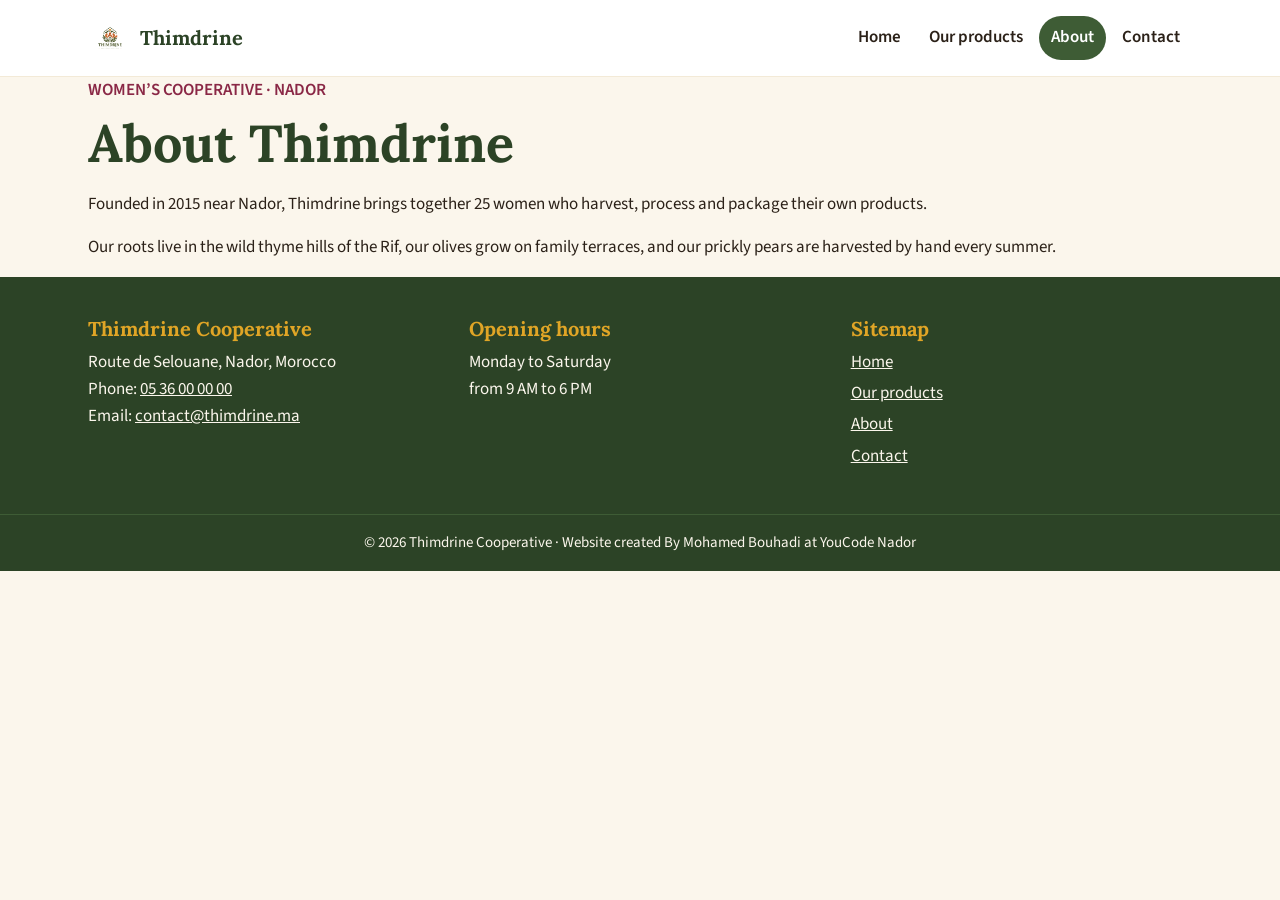
==== about.html @ 1e66f847 "story section done" ====
<!DOCTYPE html>
<html lang="en">
<head>
  <meta charset="UTF-8">
  <meta name="viewport" content="width=device-width, initial-scale=1">
  <meta name="description" content="Discover the story, values and key figures of Thimdrine, a women's cooperative from Nador.">
  <title>About | Thimdrine</title>
  <link rel="icon" href="images/THIMDRINE.png">
  <link rel="stylesheet" href="https://fonts.googleapis.com/css2?family=Lora:wght@700&amp;family=Source+Sans+3:wght@400;600;700&amp;display=swap">
  <link rel="stylesheet" href="assets/style.css">
</head>
<body>

  <!-- Header: identical on every page -->
  <header class="header">
    <div class="container header-content">
      <a class="logo" href="index.html">
        <img src="images/THIMDRINE.png" alt="">
        Thimdrine
      </a>
      <nav class="nav-menu" aria-label="Main navigation">
        <a href="index.html">Home</a>
        <a href="products.html">Our products</a>
        <a class="active" href="about.html" aria-current="page">About</a>
        <a href="contact.html">Contact</a>
      </nav>
    </div>
  </header>

  <main>

    <!-- Introduction -->
    <section class="about-intro">
      <div class="container">
        <p class="eyebrow">Women’s cooperative · Nador</p>
        <h1>About Thimdrine</h1>
        <div class="about-intro-text">
          <p>Founded in 2015 near Nador, Thimdrine brings together 25 women who harvest, process and package their own products.</p>
          <p>Our roots live in the wild thyme hills of the Rif, our olives grow on family terraces, and our prickly pears are harvested by hand every summer.</p>
        </div>
      </div>
    </section>

  
 


  </main>

  <!-- Footer: identical on every page -->
  <footer class="footer">
    <div class="container footer-columns">
      <div>
        <h2>Thimdrine Cooperative</h2>
        <address>
          Route de Selouane, Nador, Morocco<br>
          Phone: <a href="tel:+212536000000">05 36 00 00 00</a><br>
          Email: <a href="mailto:contact@thimdrine.ma">contact@thimdrine.ma</a>
        </address>
      </div>
      <div>
        <h2>Opening hours</h2>
        <p>Monday to Saturday<br>from 9 AM to 6 PM</p>
      </div>
      <div>
        <h2>Sitemap</h2>
        <ul>
          <li><a href="index.html">Home</a></li>
          <li><a href="products.html">Our products</a></li>
          <li><a href="about.html">About</a></li>
          <li><a href="contact.html">Contact</a></li>
        </ul>
      </div>
    </div>
    <p class="copyright">© 2026 Thimdrine Cooperative · Website created By Mohamed Bouhadi at YouCode Nador</p>
  </footer>

</body>
</html>
---- assets/style.css ----
/* ===================================
   Thimdrine — feuille de style
   =================================== */

/* Brand colors and fonts */
:root {
  --thyme-color: #3E5C35;
  --dark-thyme-color: #2C4326;
  --honey-color: #E0A526;
  --fig-color: #8A2846;
  --linen-color: #FBF6EC;
  --sand-color: #F3EAD7;
  --earth-color: #2B2118;
  --soft-earth-color: #5C4F42;
  --white-color: #FFFFFF;

  --heading-font: 'Lora', Georgia, serif;
  --body-font: 'Source Sans 3', Arial, sans-serif;
}


/* ----- Base ----- */

* {
  box-sizing: border-box;
}

body {
  margin: 0;
  font-family: var(--body-font);
  font-size: 17px;
  line-height: 1.6;
  color: var(--earth-color);
  background-color: var(--linen-color);
}

h1,
h2,
h3 {
  margin: 0 0 16px;
  font-family: var(--heading-font);
  line-height: 1.2;
  color: var(--dark-thyme-color);
}

h1 {
  font-size: 34px;
}

h2 {
  font-size: 28px;
}

h3 {
  margin-bottom: 8px;
  font-size: 20px;
}

p {
  margin: 0 0 16px;
}

a {
  color: var(--thyme-color);
}

img {
  display: block;
  max-width: 100%;
  height: auto;
}

.container {
  max-width: 1152px;
  margin: 0 auto;
  padding-left: 16px;
  padding-right: 16px;
}

.section {
  padding: 64px 0;
}

.section-sand {
  background-color: var(--sand-color);
}

.intro {
  margin-bottom: 40px;
  color: var(--soft-earth-color);
}

.lien {
  display: inline-block;
  margin-top: 8px;
  font-weight: 600;
}


/* ----- Header ----- */

.header {
  background-color: var(--white-color);
  border-bottom: 1px solid var(--sand-color);
}

.header-content {
  display: flex;
  flex-wrap: wrap;
  justify-content: space-between;
  align-items: center;
  gap: 8px;
  padding-top: 16px;
  padding-bottom: 16px;
}

.logo {
  display: flex;
  align-items: center;
  gap: 8px;
  font-family: var(--heading-font);
  font-size: 20px;
  font-weight: 700;
  color: var(--dark-thyme-color);
  text-decoration: none;
}

.logo img {
  width: 44px;
}

.nav-menu {
  display: flex;
  flex-wrap: wrap;
  gap: 4px;
}

.nav-menu a {
  padding: 8px;
  border-radius: 30px;
  font-size: 15px;
  font-weight: 600;
  color: var(--earth-color);
  text-decoration: none;
}

.nav-menu a:hover {
  background-color: var(--sand-color);
}

/* Le lien de la page où l'on se trouve */
.nav-menu a.active {
  background-color: var(--thyme-color);
  color: var(--white-color);
}


/* ----- Boutons ----- */

.button {
  display: inline-block;
  padding: 12px 24px;
  border: 2px solid var(--thyme-color);
  border-radius: 30px;
  background-color: var(--thyme-color);
  color: var(--white-color);
  font-weight: 600;
  text-decoration: none;
}

.button:hover {
  background-color: var(--dark-thyme-color);
}

.button-outline {
  background-color: transparent;
  color: var(--thyme-color);
}

.button-outline:hover {
  background-color: var(--sand-color);
}

.button-honey {
  border-color: var(--honey-color);
  background-color: var(--honey-color);
  color: var(--earth-color);
}

.button-honey:hover {
  background-color: var(--linen-color);
}


/* ----- Hero banner ----- */

.hero {
  padding: 40px 0;
  background-color: var(--white-color);
}

.eyebrow {
  margin-bottom: 8px;
  font-weight: 600;
  text-transform: uppercase;
  color: var(--fig-color);
}

.tagline {
  margin-bottom: 24px;
  font-size: 20px;
  color: var(--soft-earth-color);
}

.buttons {
  display: flex;
  flex-wrap: wrap;
  gap: 16px;
}

.hero-image {
  margin-top: 40px;
}


/* ----- About section ----- */

.presentation {
  max-width: 768px;
}


/* ----- Product cards ----- */

.product-cards {
  display: flex;
  flex-wrap: wrap;
  justify-content: center;
  gap: 24px;
  margin-bottom: 16px;
}

.product-card {
  flex: 1;
  min-width: 260px;
  max-width: 400px;
  overflow: hidden;
  border-radius: 12px;
  background-color: var(--white-color);
  box-shadow: 0 4px 16px rgba(0, 0, 0, 0.08);
}

.product-card img {
  width: 100%;
}

.card-text {
  padding: 24px;
}

.price {
  margin: 0;
  font-size: 20px;
  font-weight: 700;
  color: var(--fig-color);
}

.price span {
  font-size: 15px;
  font-weight: 400;
  color: var(--soft-earth-color);
}


/* ----- Call to action ----- */

.cta {
  padding: 64px 0;
  background-color: var(--thyme-color);
  color: var(--white-color);
  text-align: center;
}

.cta h2 {
  color: var(--white-color);
}

.cta p {
  max-width: 576px;
  margin: 0 auto 24px;
}


/* ----- Footer ----- */

.footer {
  padding-top: 40px;
  background-color: var(--dark-thyme-color);
  color: var(--linen-color);
}

.footer-columns {
  display: flex;
  flex-wrap: wrap;
  gap: 40px;
}

.footer-columns div {
  flex: 1;
  min-width: 220px;
}

.footer h2 {
  margin-bottom: 8px;
  font-size: 20px;
  color: var(--honey-color);
}

.footer a {
  color: var(--linen-color);
}

.footer-columns p,
.footer address {
  margin: 0;
  font-style: normal;
}

.footer ul {
  margin: 0;
  padding: 0;
  list-style: none;
}

.footer li {
  margin-bottom: 4px;
}

.copyright {
  margin: 40px 0 0;
  padding: 16px;
  border-top: 1px solid var(--thyme-color);
  font-size: 15px;
  text-align: center;
}


/* ----- Desktop: from 1024px wide ----- */

@media (min-width: 1024px) {
  h1 {
    font-size: 52px;
  }

  h2 {
    font-size: 32px;
  }

  .container {
    padding-left: 24px;
    padding-right: 24px;
  }

  .nav-menu a {
    padding: 8px 12px;
    font-size: 17px;
  }

  .hero {
    padding: 64px 0;
  }

  .hero-content {
    display: flex;
    align-items: center;
    gap: 40px;
  }

  .hero-text,
  .hero-image {
    flex: 1;
  }

  .hero-image {
    margin-top: 0;
  }
}
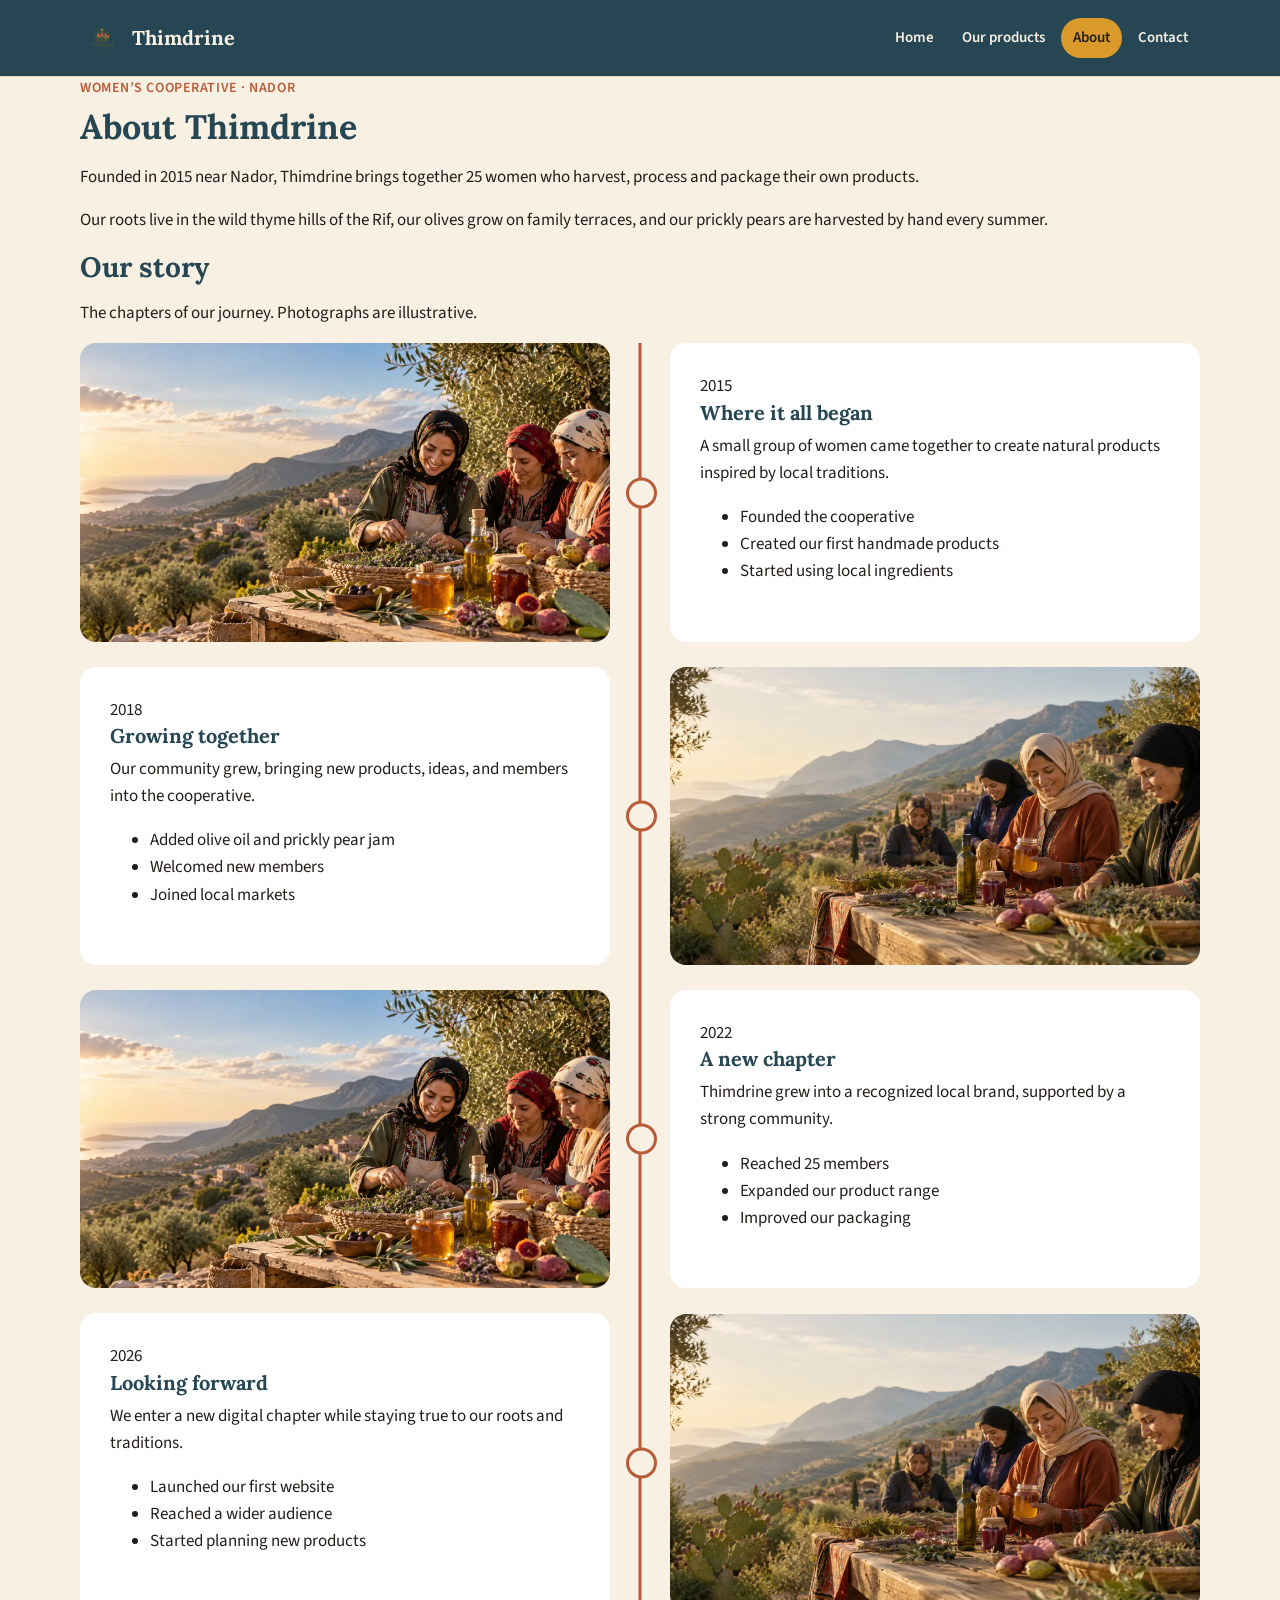
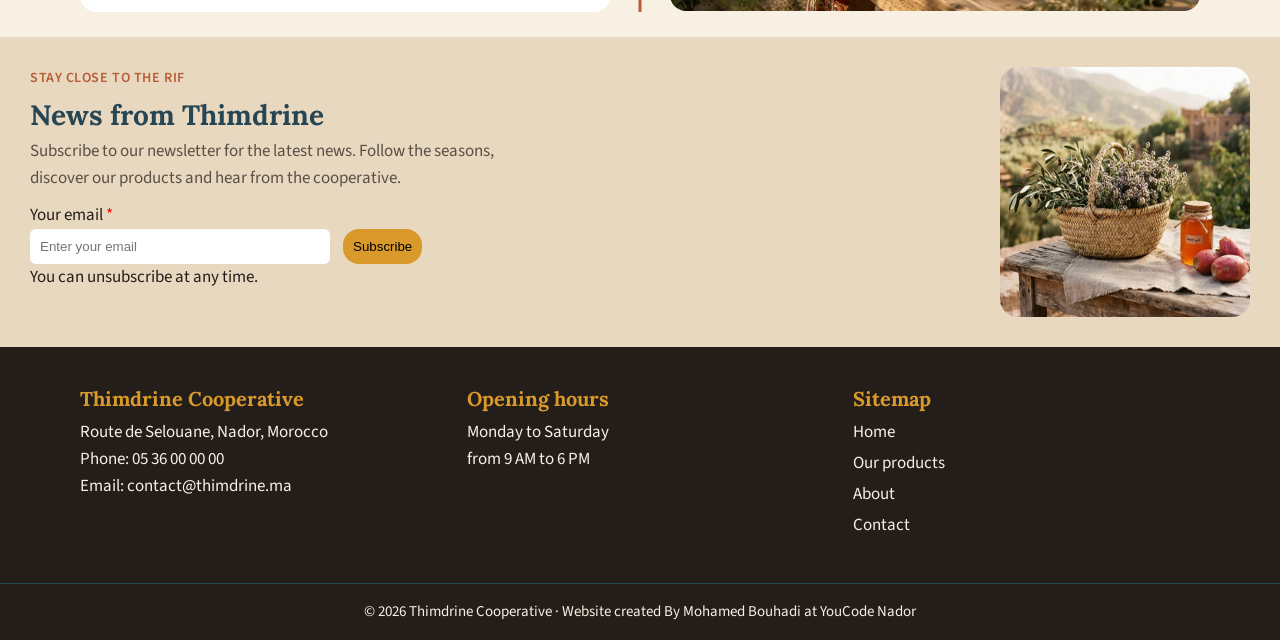
==== commit b5f25af1: "fixed accecibilty" ====
--- a/about.html
+++ b/about.html
@@ -5,7 +5,7 @@
   <meta name="viewport" content="width=device-width, initial-scale=1">
   <meta name="description" content="Discover the story, values and key figures of Thimdrine, a women's cooperative from Nador.">
   <title>About | Thimdrine</title>
-  <link rel="icon" href="images/THIMDRINE.png">
+  <link rel="icon" href="images/THIMDRINE.webp">
   <link rel="stylesheet" href="https://fonts.googleapis.com/css2?family=Lora:wght@700&amp;family=Source+Sans+3:wght@400;600;700&amp;display=swap">
   <link rel="stylesheet" href="assets/style.css">
 </head>
@@ -15,7 +15,7 @@
   <header class="header">
     <div class="container header-content">
       <a class="logo" href="index.html">
-        <img src="images/THIMDRINE.png" alt="">
+        <img src="images/THIMDRINE.webp" alt="">
         Thimdrine
       </a>
       <nav class="nav-menu" aria-label="Main navigation">
@@ -41,7 +41,144 @@
       </div>
     </section>
 
-  
+    <!-- Our story -->
+<section class="story">
+
+  <div class="container">
+
+<div class="story-header">
+  <h2>Our story</h2>
+  <p>The chapters of our journey. Photographs are illustrative.</p>
+</div>
+
+<div class="timeline">
+
+  <!-- 2015 -->
+  <article class="timeline-item">
+
+    <div class="timeline-card">
+      <img src="images/cover.webp" alt="The beginning of Thimdrine" loading="lazy">
+    </div>
+
+    <div class="timeline-text">
+      <span class="timeline-date">2015</span>
+      <h3>Where it all began</h3>
+
+      <p>
+        A small group of women came together to create natural products inspired by local traditions.
+      </p>
+
+      <ul class="timeline-achievements">
+        <li>Founded the cooperative</li>
+        <li>Created our first handmade products</li>
+        <li>Started using local ingredients</li>
+      </ul>
+    </div>
+
+  </article>
+
+
+  <!-- 2018 -->
+  <article class="timeline-item">
+
+    <div class="timeline-text">
+      <span class="timeline-date">2018</span>
+      <h3>Growing together</h3>
+
+      <p>
+        Our community grew, bringing new products, ideas, and members into the cooperative.
+      </p>
+
+      <ul class="timeline-achievements">
+        <li>Added olive oil and prickly pear jam</li>
+        <li>Welcomed new members</li>
+        <li>Joined local markets</li>
+      </ul>
+    </div>
+
+    <div class="timeline-card">
+      <img src="images/cover-02.webp" alt="Thimdrine growing together" loading="lazy">
+    </div>
+
+  </article>
+
+
+  <!-- 2022 -->
+  <article class="timeline-item">
+
+    <div class="timeline-card">
+      <img src="images/cover.webp" alt="A new chapter for Thimdrine" loading="lazy">
+    </div>
+
+    <div class="timeline-text">
+      <span class="timeline-date">2022</span>
+      <h3>A new chapter</h3>
+
+      <p>
+        Thimdrine grew into a recognized local brand, supported by a strong community.
+      </p>
+
+      <ul class="timeline-achievements">
+        <li>Reached 25 members</li>
+        <li>Expanded our product range</li>
+        <li>Improved our packaging</li>
+      </ul>
+    </div>
+
+  </article>
+
+
+  <!-- 2026 -->
+  <article class="timeline-item">
+
+    <div class="timeline-text">
+      <span class="timeline-date">2026</span>
+      <h3>Looking forward</h3>
+
+      <p>
+        We enter a new digital chapter while staying true to our roots and traditions.
+      </p>
+
+      <ul class="timeline-achievements">
+        <li>Launched our first website</li>
+        <li>Reached a wider audience</li>
+        <li>Started planning new products</li>
+      </ul>
+    </div>
+
+    <div class="timeline-card">
+      <img src="images/cover-02.webp" alt="The future of Thimdrine" loading="lazy">
+    </div>
+
+  </article>
+
+</div>
+  </div>
+
+</section>
+
+
+<section class="newsletter">
+    <div class="content">
+      <p class="eyebrow">Stay close to the Rif</p>
+      <h2>News from Thimdrine</h2>
+      <p class="intro">
+        Subscribe to our newsletter for the latest news. Follow the seasons,<br>
+        discover our products and hear from the cooperative.
+      </p>
+ 
+      <form action="#" method="post">
+        <label for="email">Your email <span>*</span></label>
+        <div class="form-row">
+          <input type="email" id="email" name="email" placeholder="Enter your email" required>
+          <button type="submit">Subscribe</button>
+        </div>
+        <p class="note">You can unsubscribe at any time.</p>
+      </form>
+    </div>
+ 
+    <img src="images/news-letter.webp" alt="Basket of thyme and olive branches with honey on a rustic table">
+  </section>
  
 
 
--- a/assets/style.css
+++ b/assets/style.css
@@ -1,25 +1,33 @@
-/* ===================================
-   Thimdrine — feuille de style
-   =================================== */
-
-/* Brand colors and fonts */
+/* Thimdrine stylesheet */
+
+
+/* GLOBAL */
+
+/* colours + fonts, change them here and it updates everywhere */
 :root {
-  --thyme-color: #3E5C35;
-  --dark-thyme-color: #2C4326;
-  --honey-color: #E0A526;
-  --fig-color: #8A2846;
-  --linen-color: #FBF6EC;
-  --sand-color: #F3EAD7;
-  --earth-color: #2B2118;
-  --soft-earth-color: #5C4F42;
+
+  /* main brand colours */
+  --rif-color: #264653;
+  --honey-color: #D99A2B;
+  --fig-color: #7A2946;
+  --clay-color: #B85C38;
+
+  /* backgrounds */
+  --linen-color: #F7F0E3;
+  --sand-color: #E8D8BF;
   --white-color: #FFFFFF;
 
+  /* text */
+  --earth-color: #241E1A;
+  --earth-soft-color: #5A4F46;
+
+  /* fonts */
   --heading-font: 'Lora', Georgia, serif;
   --body-font: 'Source Sans 3', Arial, sans-serif;
 }
 
 
-/* ----- Base ----- */
+/* basic reset + defaults */
 
 * {
   box-sizing: border-box;
@@ -40,7 +48,7 @@
   margin: 0 0 16px;
   font-family: var(--heading-font);
   line-height: 1.2;
-  color: var(--dark-thyme-color);
+  color: var(--rif-color);
 }
 
 h1 {
@@ -61,7 +69,7 @@
 }
 
 a {
-  color: var(--thyme-color);
+  color: var(--rif-color);
 }
 
 img {
@@ -70,6 +78,8 @@
   height: auto;
 }
 
+
+/* keeps the content centered */
 .container {
   max-width: 1152px;
   margin: 0 auto;
@@ -77,30 +87,11 @@
   padding-right: 16px;
 }
 
-.section {
-  padding: 64px 0;
-}
-
-.section-sand {
-  background-color: var(--sand-color);
-}
-
-.intro {
-  margin-bottom: 40px;
-  color: var(--soft-earth-color);
-}
-
-.lien {
-  display: inline-block;
-  margin-top: 8px;
-  font-weight: 600;
-}
-
-
-/* ----- Header ----- */
+
+/* HEADER */
 
 .header {
-  background-color: var(--white-color);
+  background-color: var(--rif-color);
   border-bottom: 1px solid var(--sand-color);
 }
 
@@ -121,7 +112,7 @@
   font-family: var(--heading-font);
   font-size: 20px;
   font-weight: 700;
-  color: var(--dark-thyme-color);
+  color: var(--linen-color);
   text-decoration: none;
 }
 
@@ -136,49 +127,216 @@
 }
 
 .nav-menu a {
-  padding: 8px;
+  padding: 8px 12px;
   border-radius: 30px;
   font-size: 15px;
   font-weight: 600;
+  color: var(--linen-color);
+  text-decoration: none;
+}
+
+.nav-menu a:hover {
+  background-color: rgba(247, 240, 227, 0.12);
+}
+
+/* highlights the page you're currently on */
+.nav-menu a.active {
+  background-color: var(--honey-color);
   color: var(--earth-color);
-  text-decoration: none;
-}
-
-.nav-menu a:hover {
-  background-color: var(--sand-color);
-}
-
-/* Le lien de la page où l'on se trouve */
-.nav-menu a.active {
-  background-color: var(--thyme-color);
-  color: var(--white-color);
-}
-
-
-/* ----- Boutons ----- */
+}
+
+
+/* HOME PAGE */
+
+/* hero banner at the top */
+.hero {
+  position: relative;
+  min-height: 700px;
+  padding: 80px 0;
+  background-image: url("../images/cover.webp");
+  background-size: cover;
+  background-position: center;
+  background-repeat: no-repeat;
+  background-color: var(--rif-color);
+}
+
+/* dark layer on top of the photo so the text is readable */
+.hero::before {
+  content: "";
+  position: absolute;
+  inset: 0;
+  background-color: rgba(36, 30, 26, 0.50);
+}
+
+.hero-content {
+  position: relative;
+  z-index: 1;
+}
+
+.hero-text {
+  max-width: 600px;
+}
+
+/* small uppercase line above the titles */
+.eyebrow {
+  margin-bottom: 8px;
+  font-size: 14px;
+  font-weight: 600;
+  letter-spacing: 0.04em;
+  text-transform: uppercase;
+  color: var(--clay-color);
+}
+
+.hero .eyebrow {
+  color: var(--honey-color);
+}
+
+.hero h1 {
+  font-size: 52px;
+  color: var(--linen-color);
+}
+
+.tagline {
+  margin-bottom: 24px;
+  font-size: 20px;
+  color: var(--linen-color);
+}
+
+.buttons {
+  display: flex;
+  flex-wrap: wrap;
+  gap: 16px;
+}
 
 .button {
   display: inline-block;
   padding: 12px 24px;
-  border: 2px solid var(--thyme-color);
+  border: 2px solid var(--rif-color);
   border-radius: 30px;
-  background-color: var(--thyme-color);
-  color: var(--white-color);
+  background-color: var(--rif-color);
+  color: var(--linen-color);
+  font-family: var(--body-font);
+  font-size: 17px;
   font-weight: 600;
   text-decoration: none;
+  cursor: pointer;
 }
 
 .button:hover {
-  background-color: var(--dark-thyme-color);
-}
-
+  background-color: var(--earth-color);
+  border-color: var(--earth-color);
+}
+
+/* second button style, just an outline */
 .button-outline {
   background-color: transparent;
-  color: var(--thyme-color);
+  color: var(--rif-color);
 }
 
 .button-outline:hover {
   background-color: var(--sand-color);
+  color: var(--earth-color);
+}
+
+/* on the hero the outline button needs to be light so it shows up on the photo */
+.hero .button-outline {
+  border-color: var(--linen-color);
+  background-color: transparent;
+  color: var(--linen-color);
+}
+
+.hero .button-outline:hover {
+  background-color: var(--linen-color);
+  color: var(--earth-color);
+}
+
+
+/* "who are we" section */
+
+.section {
+  padding: 64px 0;
+}
+
+.presentation {
+  max-width: 768px;
+}
+
+.link {
+  display: inline-block;
+  margin-top: 8px;
+  font-weight: 600;
+}
+
+
+/* signature products */
+
+.section-sand {
+  background-color: var(--sand-color);
+}
+
+.intro {
+  margin-bottom: 40px;
+  color: var(--earth-soft-color);
+}
+
+.product-cards {
+  display: flex;
+  flex-wrap: wrap;
+  justify-content: center;
+  gap: 24px;
+  margin-bottom: 16px;
+}
+
+/* three cards per row on desktop, the 48px is the two gaps */
+.product-card {
+  flex: 1 1 calc((100% - 48px) / 3);
+  min-width: 260px;
+  overflow: hidden;
+  border-radius: 12px;
+  background-color: var(--linen-color);
+  box-shadow: 0 4px 16px rgba(36, 30, 26, 0.12);
+}
+
+.product-card img {
+  width: 100%;
+  aspect-ratio: 4 / 3;
+  object-fit: cover;
+}
+
+.card-text {
+  padding: 24px;
+}
+
+.price {
+  margin: 0;
+  font-size: 20px;
+  font-weight: 700;
+  color: var(--clay-color);
+}
+
+.price span {
+  font-size: 15px;
+  font-weight: 400;
+  color: var(--earth-soft-color);
+}
+
+
+/* call to action banner */
+
+.cta {
+  padding: 64px 0;
+  background-color: var(--rif-color);
+  color: var(--linen-color);
+  text-align: center;
+}
+
+.cta h2 {
+  color: var(--linen-color);
+}
+
+.cta p {
+  max-width: 576px;
+  margin: 0 auto 24px;
 }
 
 .button-honey {
@@ -189,113 +347,239 @@
 
 .button-honey:hover {
   background-color: var(--linen-color);
-}
-
-
-/* ----- Hero banner ----- */
-
-.hero {
-  padding: 40px 0;
-  background-color: var(--white-color);
-}
-
-.eyebrow {
+  border-color: var(--linen-color);
+}
+
+
+/* PRODUCTS PAGE */
+
+.page-intro {
+  padding: 48px 0 24px;
+}
+
+.page-intro h1 {
+  font-size: 40px;
+}
+
+.page-intro p:last-child {
+  max-width: 640px;
+  margin-bottom: 0;
+  color: var(--earth-soft-color);
+}
+
+.products-section {
+  padding: 24px 0 64px;
+}
+
+
+/* testimonials */
+
+.testimonials {
+  padding: 56px 0;
+  background-color: var(--sand-color);
+}
+
+.testimonials-header {
+  margin-bottom: 24px;
+}
+
+.testimonials-header h2 {
   margin-bottom: 8px;
-  font-weight: 600;
-  text-transform: uppercase;
-  color: var(--fig-color);
-}
-
-.tagline {
-  margin-bottom: 24px;
-  font-size: 20px;
-  color: var(--soft-earth-color);
-}
-
-.buttons {
+}
+
+.testimonials-header p {
+  margin: 0;
+  color: var(--earth-soft-color);
+}
+
+.testimonial-list {
   display: flex;
   flex-wrap: wrap;
   gap: 16px;
 }
 
-.hero-image {
-  margin-top: 40px;
-}
-
-
-/* ----- About section ----- */
-
-.presentation {
-  max-width: 768px;
-}
-
-
-/* ----- Product cards ----- */
-
-.product-cards {
-  display: flex;
-  flex-wrap: wrap;
-  justify-content: center;
-  gap: 24px;
-  margin-bottom: 16px;
-}
-
-.product-card {
-  flex: 1;
-  min-width: 260px;
-  max-width: 400px;
-  overflow: hidden;
-  border-radius: 12px;
+.testimonial-card {
+  position: relative;
+  flex: 1 1 220px;
+  padding: 16px;
+  border-radius: 8px;
   background-color: var(--white-color);
-  box-shadow: 0 4px 16px rgba(0, 0, 0, 0.08);
-}
-
-.product-card img {
+  box-shadow: 0 2px 8px rgba(36, 30, 26, 0.08);
+}
+
+.testimonial-person {
+  display: flex;
+  align-items: center;
+  gap: 12px;
+  margin-bottom: 12px;
+}
+
+/* round photo sticking out of the top corner of the card */
+.avatar {
+  position: absolute;
+  right: -11px;
+  top: -34px;
+  width: 68px;
+  height: 68px;
+  border: 5px solid var(--sand-color);
+  border-radius: 50%;
+  background-color: var(--sand-color);
+}
+
+.testimonial-person h3 {
+  margin: 0;
+  font-family: var(--body-font);
+  font-size: 16px;
+  color: var(--earth-color);
+}
+
+.testimonial-person p {
+  margin: 0;
+  font-size: 14px;
+  color: var(--earth-soft-color);
+}
+
+.stars {
+  margin: 0 0 8px;
+  letter-spacing: 2px;
+  color: var(--honey-color);
+}
+
+.testimonial-card .review {
+  margin-bottom: 12px;
+  font-size: 15px;
+  color: var(--earth-soft-color);
+}
+
+
+/* ABOUT PAGE */
+
+.timeline {
+  position: relative;
+  display: flex;
+  flex-direction: column;
+  gap: 25px;
+  margin-bottom: 25px;
+}
+
+/* the vertical line running down the middle */
+.timeline::after {
+  content: '';
+  position: absolute;
+  width: 3px;
+  left: 50%;
+  top: 0;
+  bottom: 0;
+  transform: translateX(-50%);
+  background-color: var(--clay-color);
+  z-index: 0;
+}
+
+/* each row = image on one side, text on the other */
+.timeline-item {
+  position: relative;
+  display: grid;
+  grid-template-columns: 1fr 1fr;
+  align-items: center;
+  gap: 60px;
+  z-index: 1;
+}
+
+.timeline-card,
+.timeline-text {
   width: 100%;
-}
-
-.card-text {
-  padding: 24px;
-}
-
-.price {
-  margin: 0;
-  font-size: 20px;
-  font-weight: 700;
-  color: var(--fig-color);
-}
-
-.price span {
-  font-size: 15px;
-  font-weight: 400;
-  color: var(--soft-earth-color);
-}
-
-
-/* ----- Call to action ----- */
-
-.cta {
-  padding: 64px 0;
-  background-color: var(--thyme-color);
-  color: var(--white-color);
-  text-align: center;
-}
-
-.cta h2 {
-  color: var(--white-color);
-}
-
-.cta p {
-  max-width: 576px;
-  margin: 0 auto 24px;
-}
-
-
-/* ----- Footer ----- */
+  position: relative;
+  border-radius: 16px;
+}
+
+.timeline-card img {
+  width: 100%;
+  display: block;
+  border-radius: 16px;
+}
+
+.timeline-text {
+  background-color: var(--white-color);
+  padding: 30px;
+  width: 100%;
+  height: 298.27px;
+  position: relative;
+  border-radius: 16px;
+}
+
+/* the little circles on the line. odd rows have text on the left,
+   even rows have the image on the left, so the dot goes on whichever one that is */
+.timeline-item:nth-child(1) .timeline-text::before,
+.timeline-item:nth-child(3) .timeline-text::before,
+.timeline-item:nth-child(2) .timeline-card::before,
+.timeline-item:nth-child(4) .timeline-card::before {
+  content: '';
+  position: absolute;
+  width: 25px;
+  height: 25px;
+  border-radius: 50%;
+  border: 3px solid var(--clay-color);
+  left: -44px;
+  top: 50%;
+  transform: translateY(-50%);
+  background-color: var(--linen-color);
+  z-index: 2;
+}
+
+
+/* News Letter */
+
+.newsletter {
+  background-color: var(--sand-color);
+  display: flex;
+  justify-content: space-between;
+  width: 100%;
+  padding: 30px;
+}
+
+.newsletter .content h2 {
+  margin-bottom: 5px;
+}
+
+.newsletter .content p {
+  margin-bottom: 10px;
+}
+
+.newsletter img {
+  width: 250px;
+  height: 250px;
+  border-radius: 18px;
+}
+
+.newsletter form span {
+  color: red;
+}
+
+.newsletter input {
+  border: none;
+  padding: 10px;
+  border-radius: 6px;
+  width: 300px;
+}
+
+.newsletter input:focus {
+  outline: none;
+}
+
+.newsletter button {
+  padding: 10px;
+  border: none;
+  border-radius: 16px;
+  margin-left: 10px;
+  background-color: var(--honey-color);
+}
+
+
+/* FOOTER */
 
 .footer {
   padding-top: 40px;
-  background-color: var(--dark-thyme-color);
+  background-color: var(--earth-color);
   color: var(--linen-color);
 }
 
@@ -305,9 +589,8 @@
   gap: 40px;
 }
 
-.footer-columns div {
-  flex: 1;
-  min-width: 220px;
+.footer-columns>div {
+  flex: 1 1 220px;
 }
 
 .footer h2 {
@@ -318,6 +601,7 @@
 
 .footer a {
   color: var(--linen-color);
+  text-decoration: none;
 }
 
 .footer-columns p,
@@ -339,49 +623,45 @@
 .copyright {
   margin: 40px 0 0;
   padding: 16px;
-  border-top: 1px solid var(--thyme-color);
+  border-top: 1px solid var(--rif-color);
   font-size: 15px;
   text-align: center;
 }
 
 
-/* ----- Desktop: from 1024px wide ----- */
-
-@media (min-width: 1024px) {
+/* MOBILE */
+
+@media (max-width: 767px) {
+
   h1 {
-    font-size: 52px;
+    font-size: 30px;
   }
 
   h2 {
-    font-size: 32px;
+    font-size: 24px;
   }
 
-  .container {
-    padding-left: 24px;
-    padding-right: 24px;
+  /* home */
+  .hero {
+    min-height: 0;
+    padding: 56px 0;
   }
 
-  .nav-menu a {
-    padding: 8px 12px;
-    font-size: 17px;
+  .hero h1 {
+    font-size: 36px;
   }
 
-  .hero {
-    padding: 64px 0;
+  .tagline {
+    font-size: 18px;
   }
 
-  .hero-content {
-    display: flex;
-    align-items: center;
-    gap: 40px;
+  .section,
+  .cta {
+    padding: 48px 0;
   }
 
-  .hero-text,
-  .hero-image {
-    flex: 1;
-  }
-
-  .hero-image {
-    margin-top: 0;
+  /* products */
+  .page-intro h1 {
+    font-size: 30px;
   }
 }
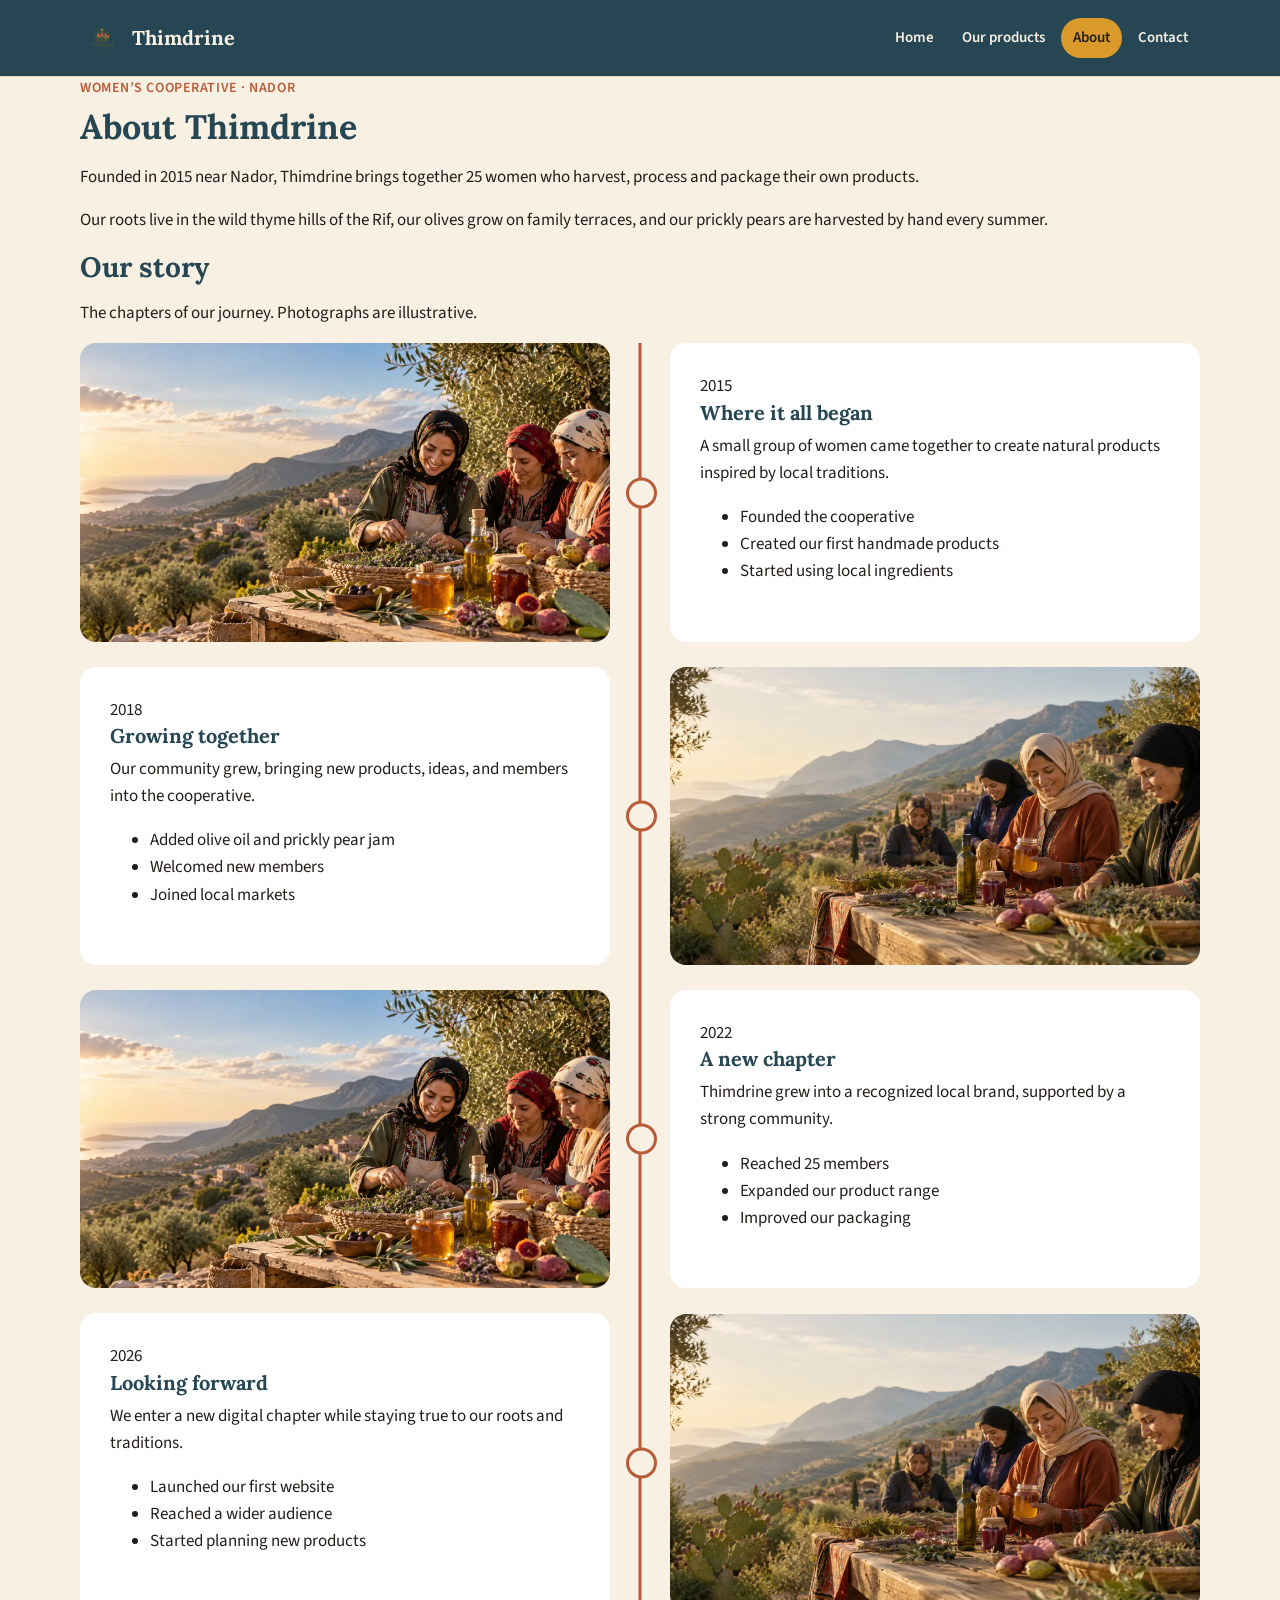
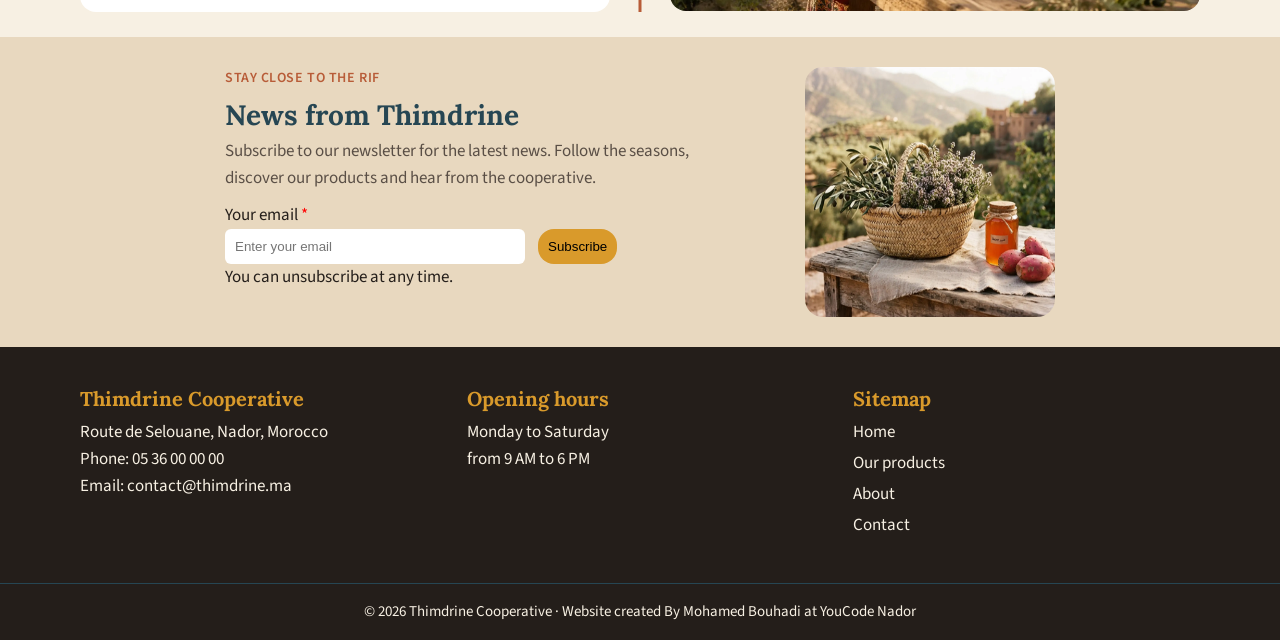
==== commit 0f756168: "use html entity insteal of ©" ====
--- a/about.html
+++ b/about.html
@@ -209,7 +209,7 @@
         </ul>
       </div>
     </div>
-    <p class="copyright">© 2026 Thimdrine Cooperative · Website created By Mohamed Bouhadi at YouCode Nador</p>
+    <p class="copyright">&copy; 2026 Thimdrine Cooperative · Website created By Mohamed Bouhadi at YouCode Nador</p>
   </footer>
 
 </body>
--- a/assets/style.css
+++ b/assets/style.css
@@ -369,6 +369,11 @@
 
 .products-section {
   padding: 24px 0 64px;
+}
+
+.products-section h2 {
+    text-align: center;
+    margin-bottom: 17px;
 }
 
 
@@ -534,7 +539,7 @@
   display: flex;
   justify-content: space-between;
   width: 100%;
-  padding: 30px;
+  padding: 30px 225px;
 }
 
 .newsletter .content h2 {
@@ -574,6 +579,209 @@
   background-color: var(--honey-color);
 }
 
+@media (max-width: 768px) {
+
+  * {
+    box-sizing: border-box;
+  }
+
+  html, body {
+    width: 100%;
+    max-width: 100%;
+    overflow-x: hidden;
+  }
+
+  img {
+    max-width: 100%;
+    height: auto;
+  }
+
+  .container {
+    width: 100%;
+    max-width: 100%;
+    padding-left: 20px;
+    padding-right: 20px;
+  }
+
+  /* Header */
+  .header-content {
+    flex-direction: column;
+    align-items: flex-start;
+    gap: 12px;
+  }
+
+  .header-content .logo {
+    align-self: center;
+  }
+
+  .nav-menu {
+    display: flex;
+    flex-wrap: wrap;
+    gap: 8px;
+    width: 100%;
+  }
+
+  /* About intro */
+  .about-intro h1 {
+    font-size: 2rem;
+  }
+
+  /* Timeline */
+  .timeline {
+    width: 100%;
+    max-width: 100%;
+    padding: 0;
+    margin: 0;
+  }
+
+  .timeline::before,
+  .timeline::after,
+  .timeline-item::before,
+  .timeline-item::after {
+    display: none;
+  }
+
+  .timeline-card {
+    display: none;
+  }
+
+  .timeline-item {
+    display: block;
+    grid-template-columns: 1fr;
+    width: 100%;
+    max-width: 100%;
+    min-width: 0;
+    margin: 0 0 24px 0;
+    padding: 0;
+    left: 0;
+    right: 0;
+    transform: none;
+  }
+
+  .timeline-text {
+    width: 100%;
+    max-width: 100%;
+    min-width: 0;
+    margin: 0;
+    padding: 24px 20px;
+    left: 0;
+    right: 0;
+    transform: none;
+    order: 0;
+  }
+
+  /* Newsletter */
+  .newsletter {
+    display: block;
+    padding: 40px 20px;
+  }
+
+  .newsletter .content {
+    width: 100%;
+    max-width: 100%;
+  }
+
+  .newsletter .intro br {
+    display: none;
+  }
+
+  .newsletter .form-row {
+    flex-direction: column;
+    gap: 12px;
+  }
+
+  .newsletter input,
+  .newsletter button {
+    width: 100%;
+  }
+
+  .newsletter > img {
+    width: 100%;
+    margin-top: 24px;
+  }
+
+  /* Footer */
+  .footer-columns {
+    flex-direction: column;
+    grid-template-columns: 1fr;
+    gap: 24px;
+  }
+}
+
+/* Contact Page */
+
+.contact-section {
+  padding: 24px 0 64px;
+}
+ 
+.order-form {
+  max-width: 640px;
+  padding: 32px;
+  margin: 0 auto;
+  border-radius: 12px;
+  background-color: var(--white-color);
+  box-shadow: 0 4px 16px rgba(36, 30, 26, 0.10);
+}
+ 
+.form-group {
+  margin-bottom: 20px;
+}
+ 
+.form-group label {
+  display: block;
+  margin-bottom: 6px;
+  font-size: 15px;
+  font-weight: 600;
+}
+ 
+.form-group input,
+.form-group select,
+.form-group textarea {
+  width: 100%;
+  padding: 12px 14px;
+  border: 1px solid var(--sand-color);
+  border-radius: 8px;
+  background-color: var(--white-color);
+  font-family: var(--body-font);
+  font-size: 16px;
+  color: var(--earth-color);
+}
+ 
+.form-group textarea {
+  resize: vertical;
+}
+ 
+.form-group input:focus,
+.form-group select:focus,
+.form-group textarea:focus {
+  outline: 2px solid var(--honey-color);
+  outline-offset: 2px;
+}
+ 
+.form-group input:user-invalid,
+.form-group select:user-invalid {
+  border-color: var(--clay-color);
+}
+ 
+.form-consent {
+  display: flex;
+  align-items: flex-start;
+  gap: 10px;
+  margin-bottom: 24px;
+}
+ 
+.form-consent input {
+  flex: none;
+  width: 20px;
+  height: 20px;
+  margin-top: 3px;
+  accent-color: var(--rif-color);
+}
+ 
+.form-consent label {
+  font-size: 15px;
+}
+
 
 /* FOOTER */
 
@@ -629,39 +837,128 @@
 }
 
 
-/* MOBILE */
+/* MOBILE - home page only
+   body:has(.hero) only matches the home page (the only page with a hero banner),
+   so the other pages are left untouched */
 
 @media (max-width: 767px) {
-
-  h1 {
-    font-size: 30px;
-  }
-
-  h2 {
-    font-size: 24px;
-  }
-
-  /* home */
-  .hero {
+  body:has(.hero) {
+    font-size: 16px;
+  }
+
+  body:has(.hero) h2 {
+    font-size: 22px;
+  }
+
+  /* header: logo on top, menu underneath */
+ .header-content {
+  display: flex;
+    flex-direction: column;
+    align-items: flex-start;
+    gap: 8px;
+    padding-top: 12px;
+    padding-bottom: 12px;
+  }
+
+ .logo {
+    font-size: 18px;
+  }
+
+  .logo img {
+    width: 36px;
+  }
+
+  .nav-menu {
+    gap: 2px;
+    margin-left: -8px;
+    justify-content: center;
+  }
+
+ .nav-menu a {
+    padding: 6px 10px;
+    font-size: 13px;
+  }
+
+  /* hero */
+  body:has(.hero) .hero {
     min-height: 0;
-    padding: 56px 0;
-  }
-
-  .hero h1 {
-    font-size: 36px;
-  }
-
-  .tagline {
+    padding: 40px 0;
+  }
+
+  body:has(.hero) .hero h1 {
+    font-size: 28px;
+  }
+
+  body:has(.hero) .eyebrow {
+    font-size: 12px;
+  }
+
+  body:has(.hero) .tagline {
+    margin-bottom: 20px;
+    font-size: 16px;
+  }
+
+  body:has(.hero) .buttons {
+    flex-direction: column;
+    align-items: flex-start;
+    gap: 12px;
+  }
+
+  body:has(.hero) .button {
+    padding: 10px 20px;
+    font-size: 15px;
+  }
+
+  /* sections */
+  body:has(.hero) .section,
+  body:has(.hero) .cta {
+    padding: 36px 0;
+  }
+
+  body:has(.hero) .intro {
+    margin-bottom: 24px;
+  }
+
+  /* product cards: one per row */
+  .product-cards {
+    gap: 20px;
+  }
+
+ .product-card {
+    flex: 1 1 100%;
+    min-width: 0;
+  }
+
+  body:has(.hero) .card-text {
+    padding: 16px;
+  }
+
+  /* footer: columns stacked */
+ .footer {
+    padding-top: 32px;
+  }
+.footer-columns {
+    flex-direction: column;
+    gap: 24px;
+  }
+
+.footer-columns > div {
+    flex: none;
+  }
+
+  .footer h2 {
     font-size: 18px;
   }
 
-  .section,
-  .cta {
-    padding: 48px 0;
-  }
-
-  /* products */
-  .page-intro h1 {
-    font-size: 30px;
-  }
+  .copyright {
+    margin-top: 28px;
+    font-size: 13px;
+  }
+}
+
+@media (max-width: 768px) {
+    .newsletter input, .newsletter button {
+        width: 100%;
+        margin: 5px auto;
+    }
 }
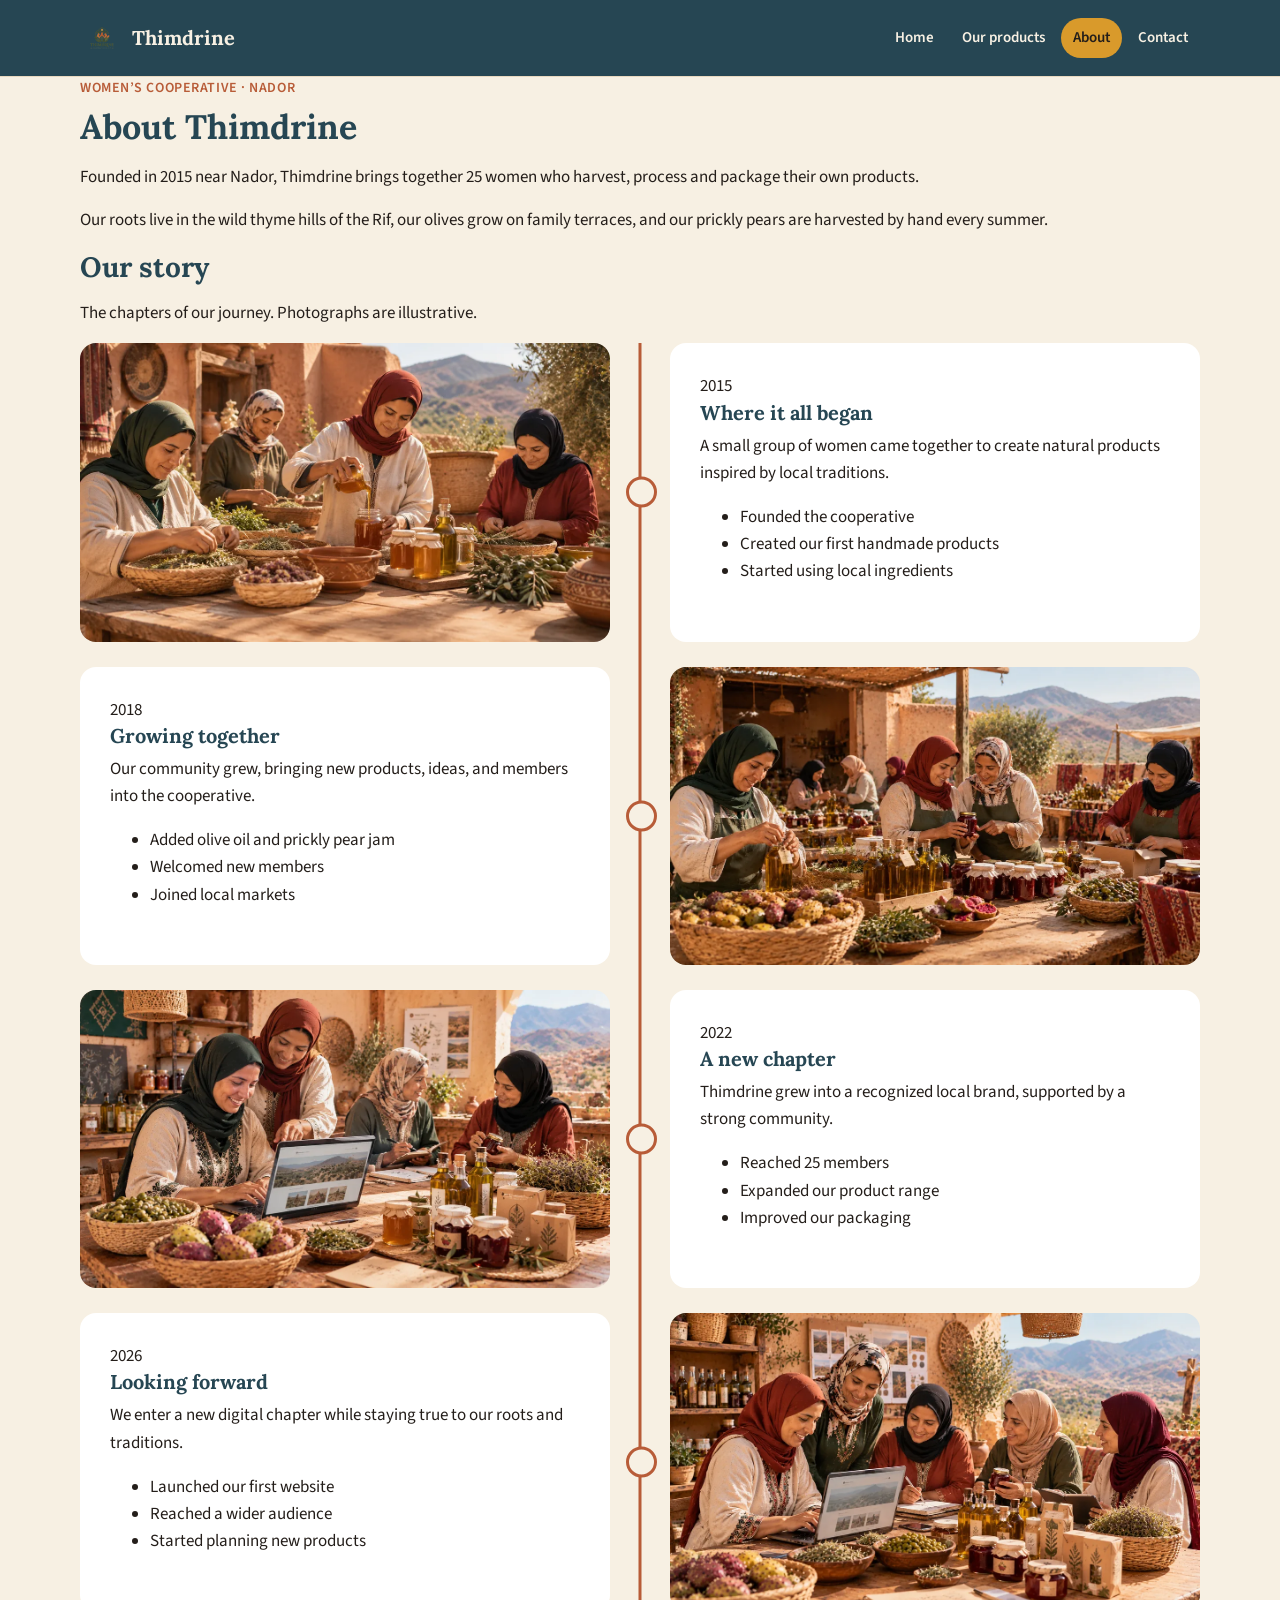
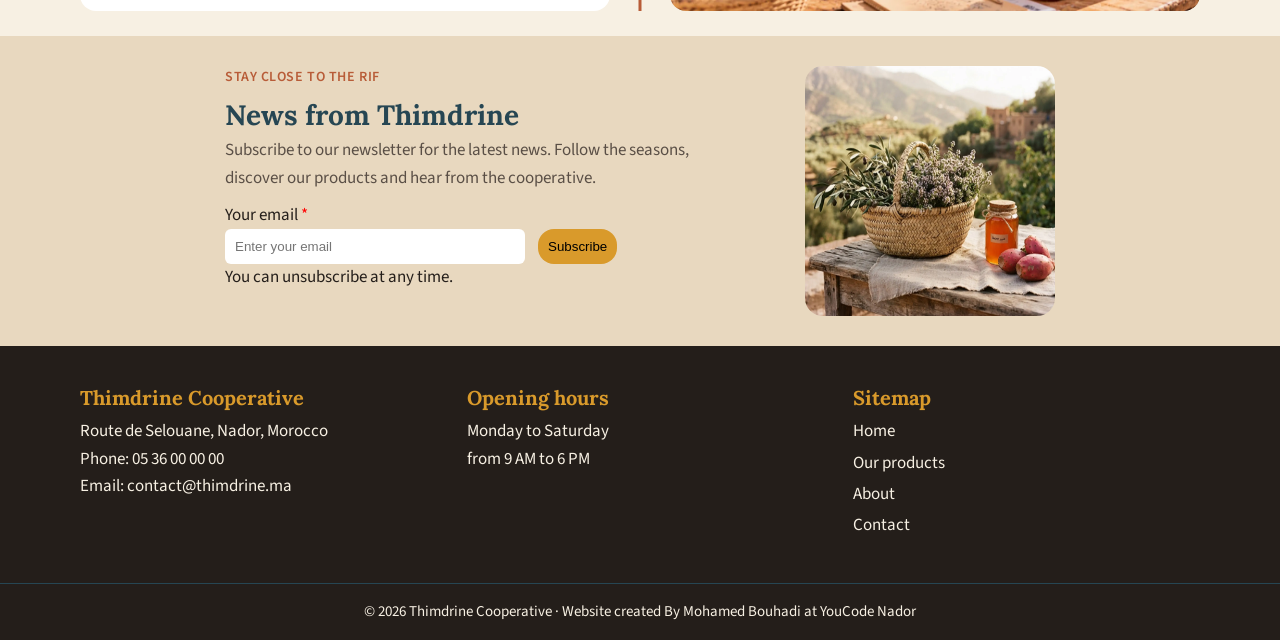
==== commit b3bb7b4c: "update images" ====
--- a/about.html
+++ b/about.html
@@ -15,7 +15,7 @@
   <header class="header">
     <div class="container header-content">
       <a class="logo" href="index.html">
-        <img src="images/THIMDRINE.webp" alt="">
+        <img loading="lazy" src="images/THIMDRINE.webp" alt="">
         Thimdrine
       </a>
       <nav class="nav-menu" aria-label="Main navigation">
@@ -57,7 +57,7 @@
   <article class="timeline-item">
 
     <div class="timeline-card">
-      <img src="images/cover.webp" alt="The beginning of Thimdrine" loading="lazy">
+      <img loading="lazy" src="images/2015.webp" alt="The beginning of Thimdrine" loading="lazy">
     </div>
 
     <div class="timeline-text">
@@ -97,7 +97,7 @@
     </div>
 
     <div class="timeline-card">
-      <img src="images/cover-02.webp" alt="Thimdrine growing together" loading="lazy">
+      <img loading="lazy" src="images/2018.webp" alt="Thimdrine growing together" loading="lazy">
     </div>
 
   </article>
@@ -107,7 +107,7 @@
   <article class="timeline-item">
 
     <div class="timeline-card">
-      <img src="images/cover.webp" alt="A new chapter for Thimdrine" loading="lazy">
+      <img loading="lazy" src="images/2022.webp" alt="A new chapter for Thimdrine" loading="lazy">
     </div>
 
     <div class="timeline-text">
@@ -147,7 +147,7 @@
     </div>
 
     <div class="timeline-card">
-      <img src="images/cover-02.webp" alt="The future of Thimdrine" loading="lazy">
+      <img loading="lazy" src="images/2026.webp" alt="The future of Thimdrine" loading="lazy">
     </div>
 
   </article>
@@ -177,7 +177,7 @@
       </form>
     </div>
  
-    <img src="images/news-letter.webp" alt="Basket of thyme and olive branches with honey on a rustic table">
+    <img loading="lazy" src="images/news-letter.webp" alt="Basket of thyme and olive branches with honey on a rustic table">
   </section>
  
 
--- a/assets/style.css
+++ b/assets/style.css
@@ -262,7 +262,7 @@
 }
 
 .link {
-  display: inline-block;
+  display: flex;
   margin-top: 8px;
   font-weight: 600;
 }
@@ -294,30 +294,70 @@
   overflow: hidden;
   border-radius: 12px;
   background-color: var(--linen-color);
-  box-shadow: 0 4px 16px rgba(36, 30, 26, 0.12);
+  box-shadow: 0 2px 15px rgb(0 0 0 / 10%);
+  transition: transform 0.3s, box-shadow 0.3s;
+}
+
+.product-card:hover {
+  transform: translateY(-10px);
+    box-shadow: 0 2px 15px rgb(0 0 0 / 20%);
 }
 
 .product-card img {
   width: 100%;
   aspect-ratio: 4 / 3;
   object-fit: cover;
+  transition: transform 0.3s ease;
+}
+
+.product-card:hover img {
+  transform: scale(1.1);
 }
 
 .card-text {
   padding: 24px;
-}
+  display: flex;
+  flex-direction: column;
+}
+
 
 .price {
+  display: flex;
+  justify-content: space-between;
+  align-items: center;
+  gap: 10px;
   margin: 0;
+}
+
+.price p {
+  margin: 0;
+}
+
+.price-value {
   font-size: 20px;
   font-weight: 700;
   color: var(--clay-color);
 }
 
-.price span {
-  font-size: 15px;
+.price-weight {
+  font-size: 14px;
   font-weight: 400;
-  color: var(--earth-soft-color);
+  color: var(--honey-color);
+}
+
+.card-text .add  {
+  text-decoration: none;
+  width: 100px;
+  padding: 2px 5px;
+  margin: 0 auto;
+  background-color: var(--honey-color);
+  color: white;
+  border-radius: 6px;
+  text-align: center;
+}
+
+.card-text .add:hover {
+  background-color: var(--clay-color);
 }
 
 
